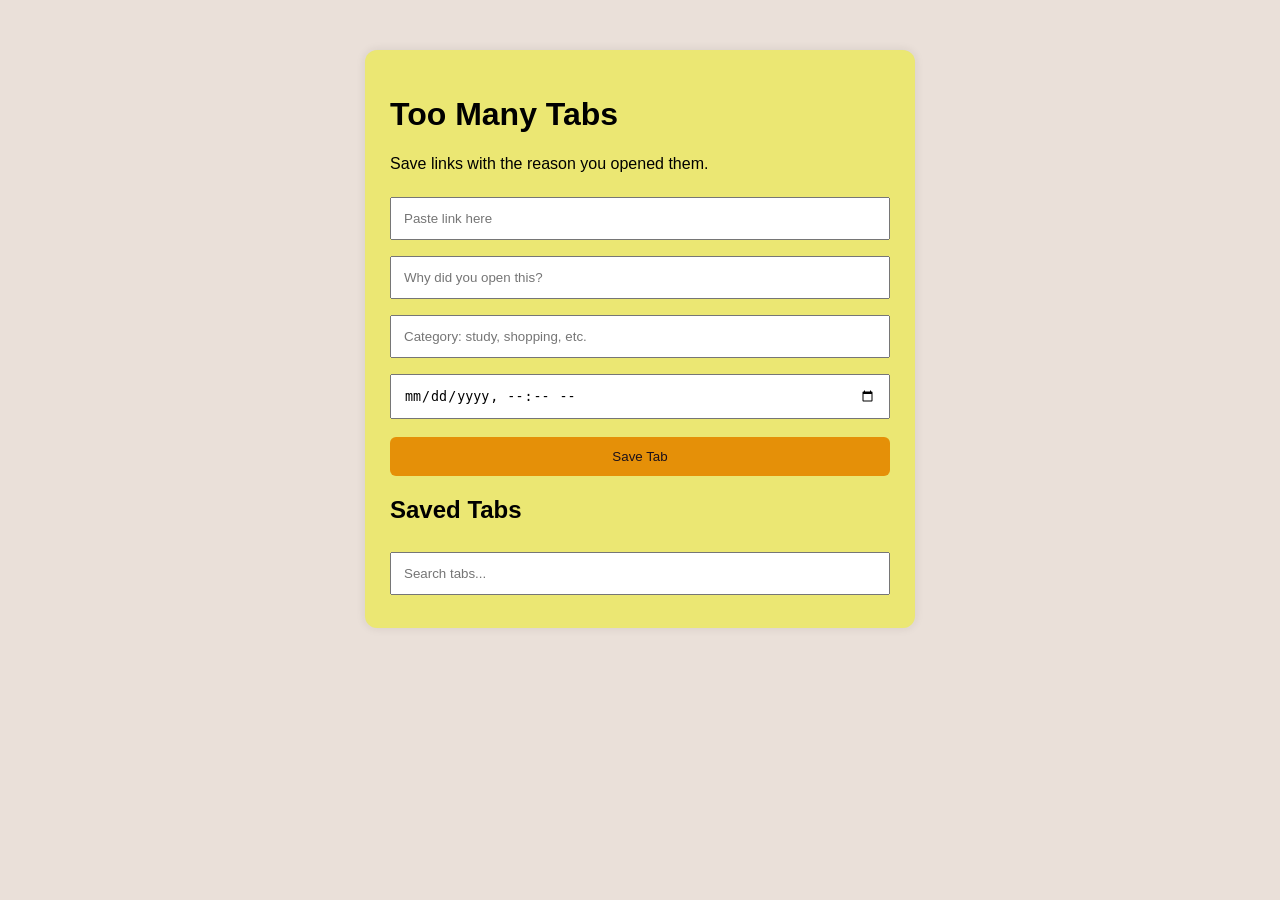
==== index.html @ 6e89ce01 "Added search feature" ====
<!DOCTYPE html>
<html>
<head>
  <title>Too Many Tabs</title>
  <link rel="stylesheet" href="style.css">
</head>
<body>

  <div class="container">
    <h1>Too Many Tabs</h1>
    <p>Save links with the reason you opened them.</p>

    <input type="text" id="linkInput" placeholder="Paste link here">
    <input type="text" id="reasonInput" placeholder="Why did you open this?">
    <input type="text" id="categoryInput" placeholder="Category: study, shopping, etc.">
    <input type="datetime-local" id="reminderInput">

    <button onclick="saveTab()">Save Tab</button>

    <h2>Saved Tabs</h2>
    <input
  type="text"
  id="searchInput"
  placeholder="Search tabs..."
  onkeyup="displayTabs()"
/>
    <div id="tabsList"></div>
  </div>

  <script src="script.js"></script>
</body>
</html>
---- style.css ----
body {
  font-family: Arial, sans-serif;
  background: #eae0d9;
  margin: 0;
  padding: 0;
}

.container {
  width: 500px;
  margin: 50px auto;
  background: rgb(235, 231, 115);
  padding: 25px;
  border-radius: 12px;
  box-shadow: 0 0 10px rgba(43, 29, 29, 0.1);
}

input {
  width: 100%;
  padding: 12px;
  margin: 8px 0;
  box-sizing: border-box;
}

button {
  width: 100%;
  padding: 12px;
  background: rgb(229, 144, 8);
  color: rgb(28, 17, 27);
  border: none;
  cursor: pointer;
  border-radius: 6px;
  margin-top: 10px;
}

.tab-card {
  background: #19de26;
  margin-top: 15px;
  padding: 15px;
  border-radius: 8px;
}

.tab-card a {
  color: blue;
}
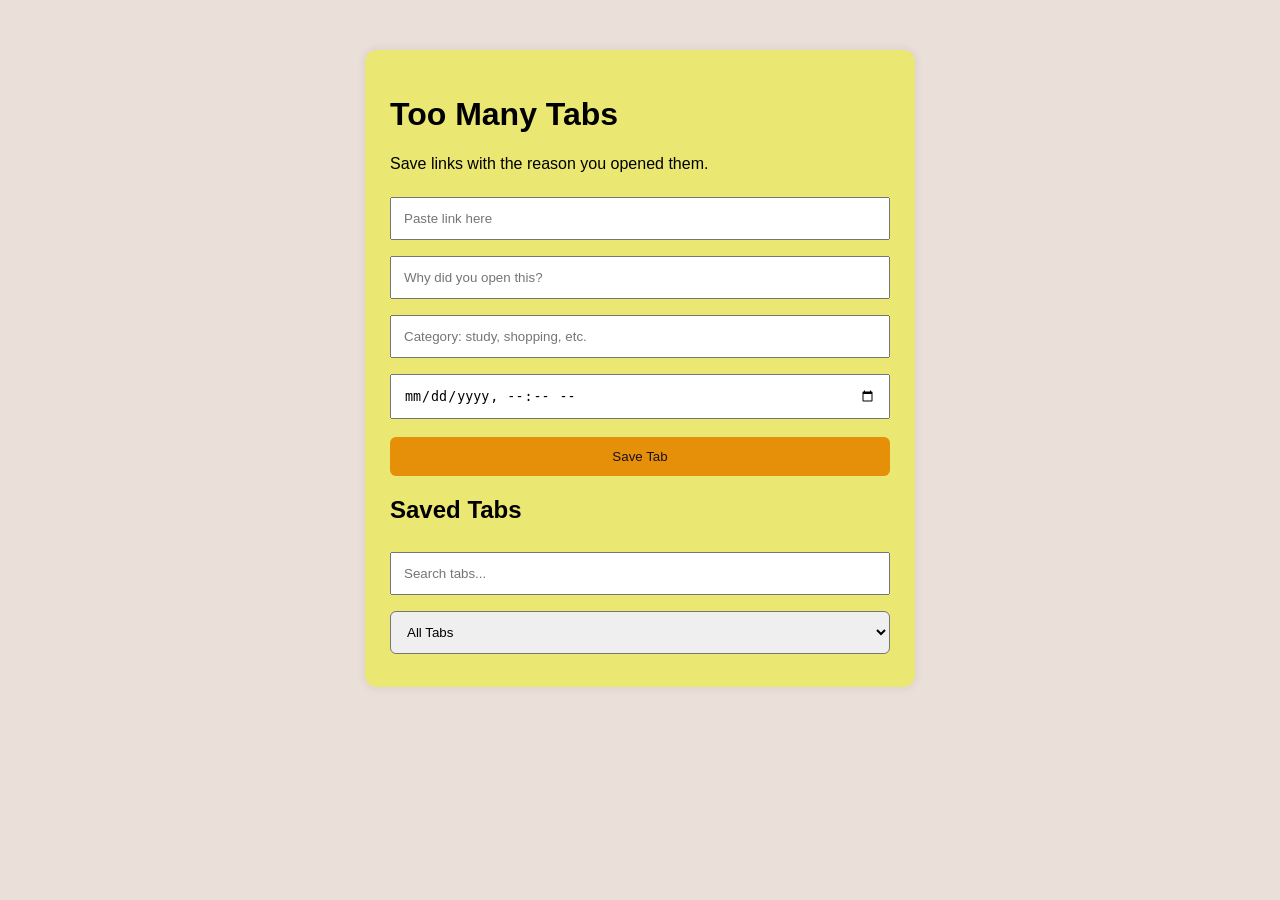
==== commit 2aad3097: "Added status filter" ====
--- a/index.html
+++ b/index.html
@@ -24,6 +24,12 @@
   placeholder="Search tabs..."
   onkeyup="displayTabs()"
 />
+<select id="statusFilter" onchange="displayTabs()">
+  <option value="all">All Tabs</option>
+  <option value="pending">Pending</option>
+  <option value="done">Done</option>
+</select>
+
     <div id="tabsList"></div>
   </div>
 
--- a/style.css
+++ b/style.css
@@ -41,4 +41,12 @@
 
 .tab-card a {
   color: blue;
+}
+
+select {
+  width: 100%;
+  padding: 12px;
+  margin: 8px 0;
+  box-sizing: border-box;
+  border-radius: 6px;
 }
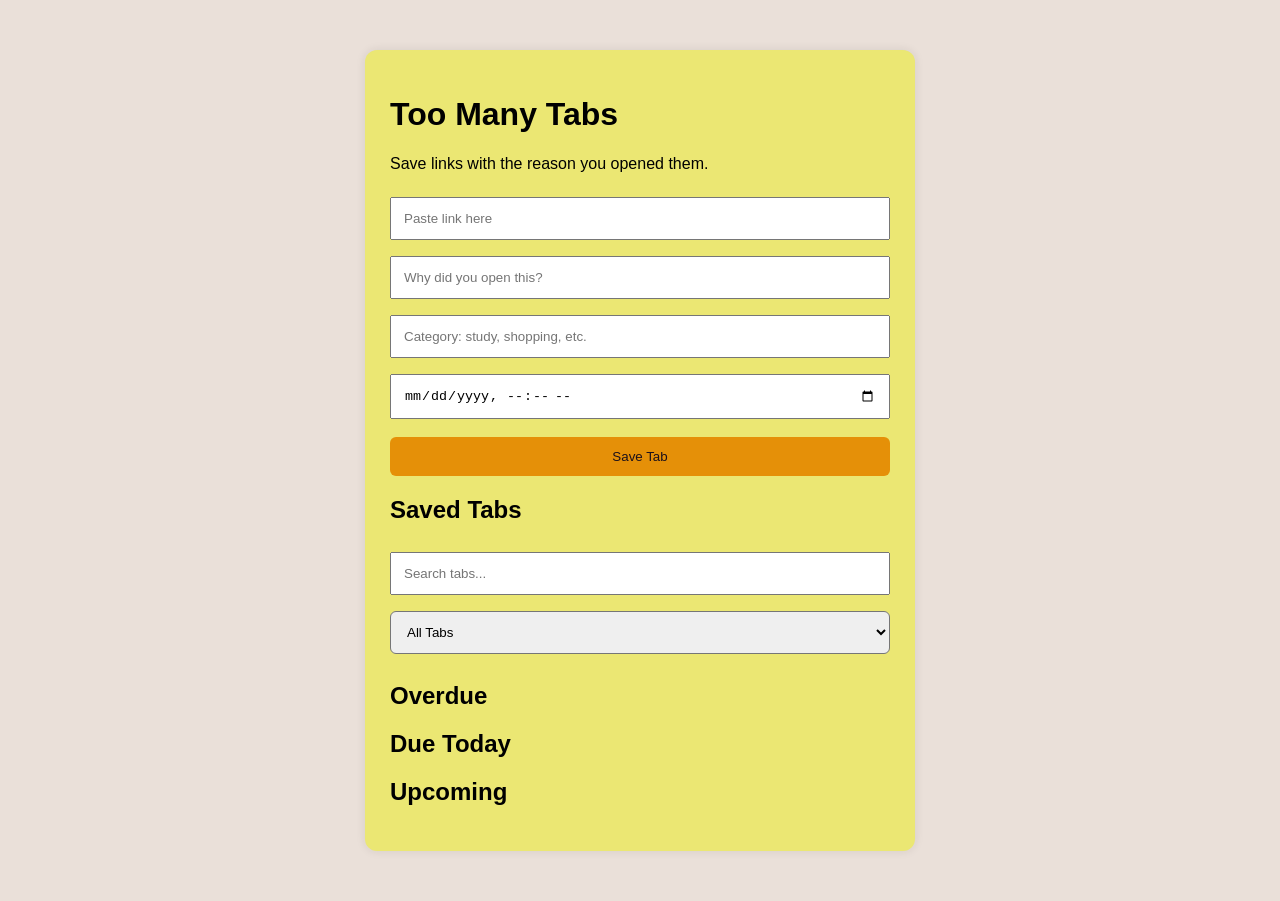
==== commit 81cc507c: "Added reminder sections for overdue and due today tabs" ====
--- a/index.html
+++ b/index.html
@@ -29,7 +29,13 @@
   <option value="pending">Pending</option>
   <option value="done">Done</option>
 </select>
+    <h2>Overdue</h2>
+    <div id="overdueList"></div>
 
+    <h2>Due Today</h2>
+    <div id="todayList"></div>
+
+    <h2>Upcoming</h2>
     <div id="tabsList"></div>
   </div>
 
--- a/style.css
+++ b/style.css
@@ -49,4 +49,23 @@
   margin: 8px 0;
   box-sizing: border-box;
   border-radius: 6px;
+}
+.done-tab {
+  background: #d4ffd4;
+  border-left: 8px solid green;
+}
+
+.pending-tab {
+  background: #fff0d6;
+  border-left: 8px solid orange;
+}
+
+.done-text {
+  color: green;
+  font-weight: bold;
+}
+
+.pending-text {
+  color: orange;
+  font-weight: bold;
 }
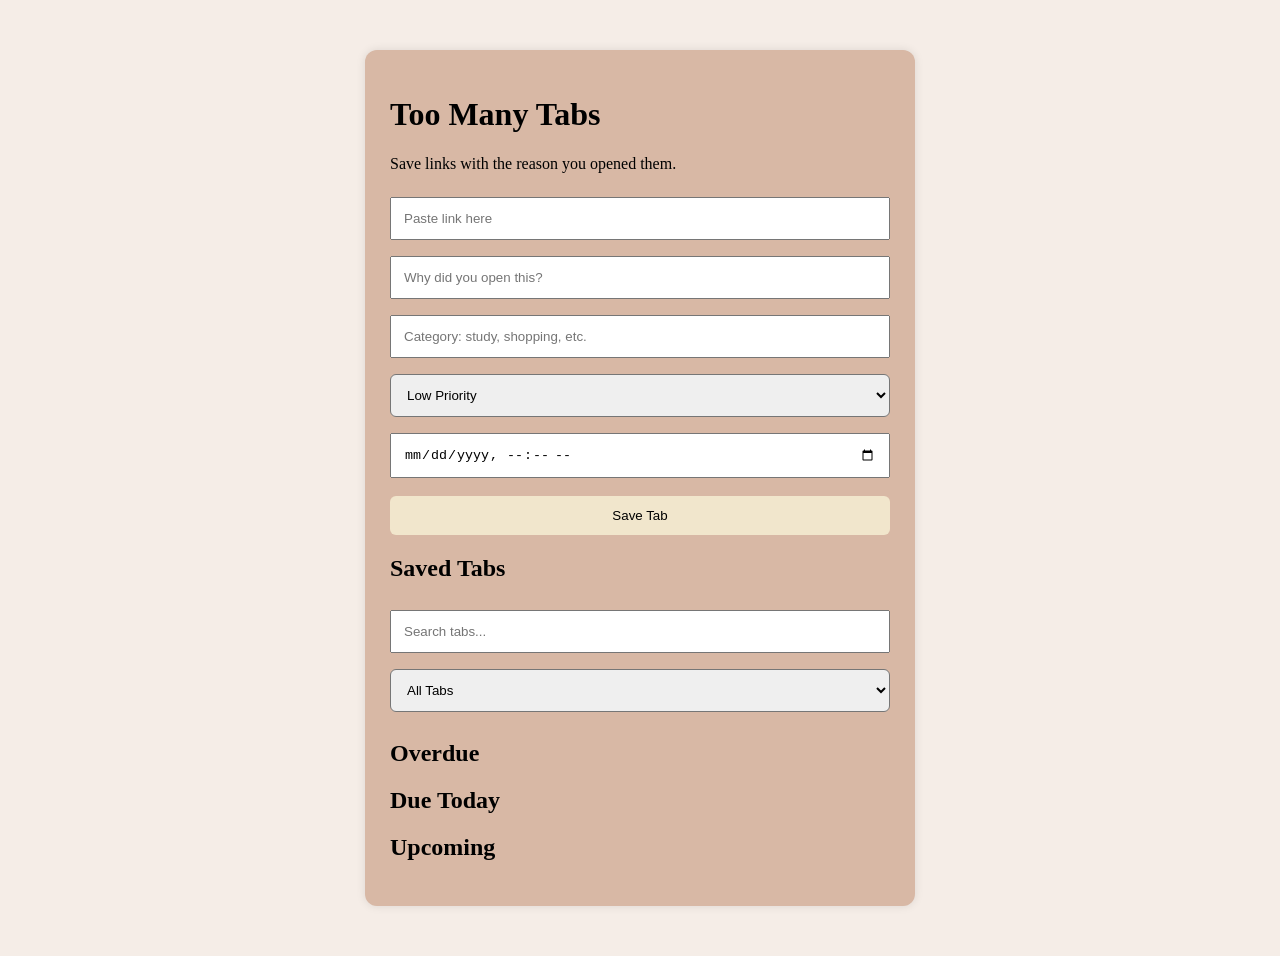
==== commit 85ebcf16: "Added priority system" ====
--- a/index.html
+++ b/index.html
@@ -13,6 +13,11 @@
     <input type="text" id="linkInput" placeholder="Paste link here">
     <input type="text" id="reasonInput" placeholder="Why did you open this?">
     <input type="text" id="categoryInput" placeholder="Category: study, shopping, etc.">
+    <select id="priorityInput">
+      <option value="low">Low Priority</option>
+      <option value="medium">Medium Priority</option>
+      <option value="high">High Priority</option>
+    </select>
     <input type="datetime-local" id="reminderInput">
 
     <button onclick="saveTab()">Save Tab</button>
--- a/style.css
+++ b/style.css
@@ -1,6 +1,6 @@
 body {
-  font-family: Arial, sans-serif;
-  background: #eae0d9;
+  font-family: 'Times New Roman', Times, serif;
+  background: #f5ede7;
   margin: 0;
   padding: 0;
 }
@@ -8,10 +8,10 @@
 .container {
   width: 500px;
   margin: 50px auto;
-  background: rgb(235, 231, 115);
+  background: #d8b8a5;
   padding: 25px;
   border-radius: 12px;
-  box-shadow: 0 0 10px rgba(43, 29, 29, 0.1);
+  box-shadow: 0 0 10px rgba(18, 11, 11, 0.1);
 }
 
 input {
@@ -24,19 +24,21 @@
 button {
   width: 100%;
   padding: 12px;
-  background: rgb(229, 144, 8);
-  color: rgb(28, 17, 27);
+  background: #f1e6cc;
+  color: r#46355d;
   border: none;
   cursor: pointer;
   border-radius: 6px;
   margin-top: 10px;
+  transition: 0.3s;
 }
 
 .tab-card {
-  background: #19de26;
+  background: #cb8f8f;
   margin-top: 15px;
   padding: 15px;
   border-radius: 8px;
+  margin-bottom: 20px;
 }
 
 .tab-card a {
@@ -51,21 +53,52 @@
   border-radius: 6px;
 }
 .done-tab {
-  background: #d4ffd4;
+  background: #beeacf;
   border-left: 8px solid green;
 }
 
 .pending-tab {
-  background: #fff0d6;
+  background: #ffd6d6;
   border-left: 8px solid orange;
 }
 
 .done-text {
-  color: green;
+  color: rgb(2, 80, 2);
   font-weight: bold;
 }
 
 .pending-text {
   color: orange;
   font-weight: bold;
+}
+.card-header {
+  display: flex;
+  justify-content: space-between;
+  align-items: center;
+  margin-bottom: 10px;
+}
+
+.card-header h3 {
+  margin: 0;
+  font-size: 20px;
+}
+
+.open-btn {
+  text-decoration: none;
+  background: black;
+  color: rgb(204, 108, 108);
+  padding: 8px 12px;
+  border-radius: 6px;
+  font-size: 14px;
+}
+
+.open-btn:hover {
+  opacity: 0.8;
+  background: #abe646;
+}
+
+button:hover {
+  transform: scale(1.02);
+  box-shadow: 0 4px 12px rgba(0,0,0,0.2);
+  opacity: 0.9;
 }
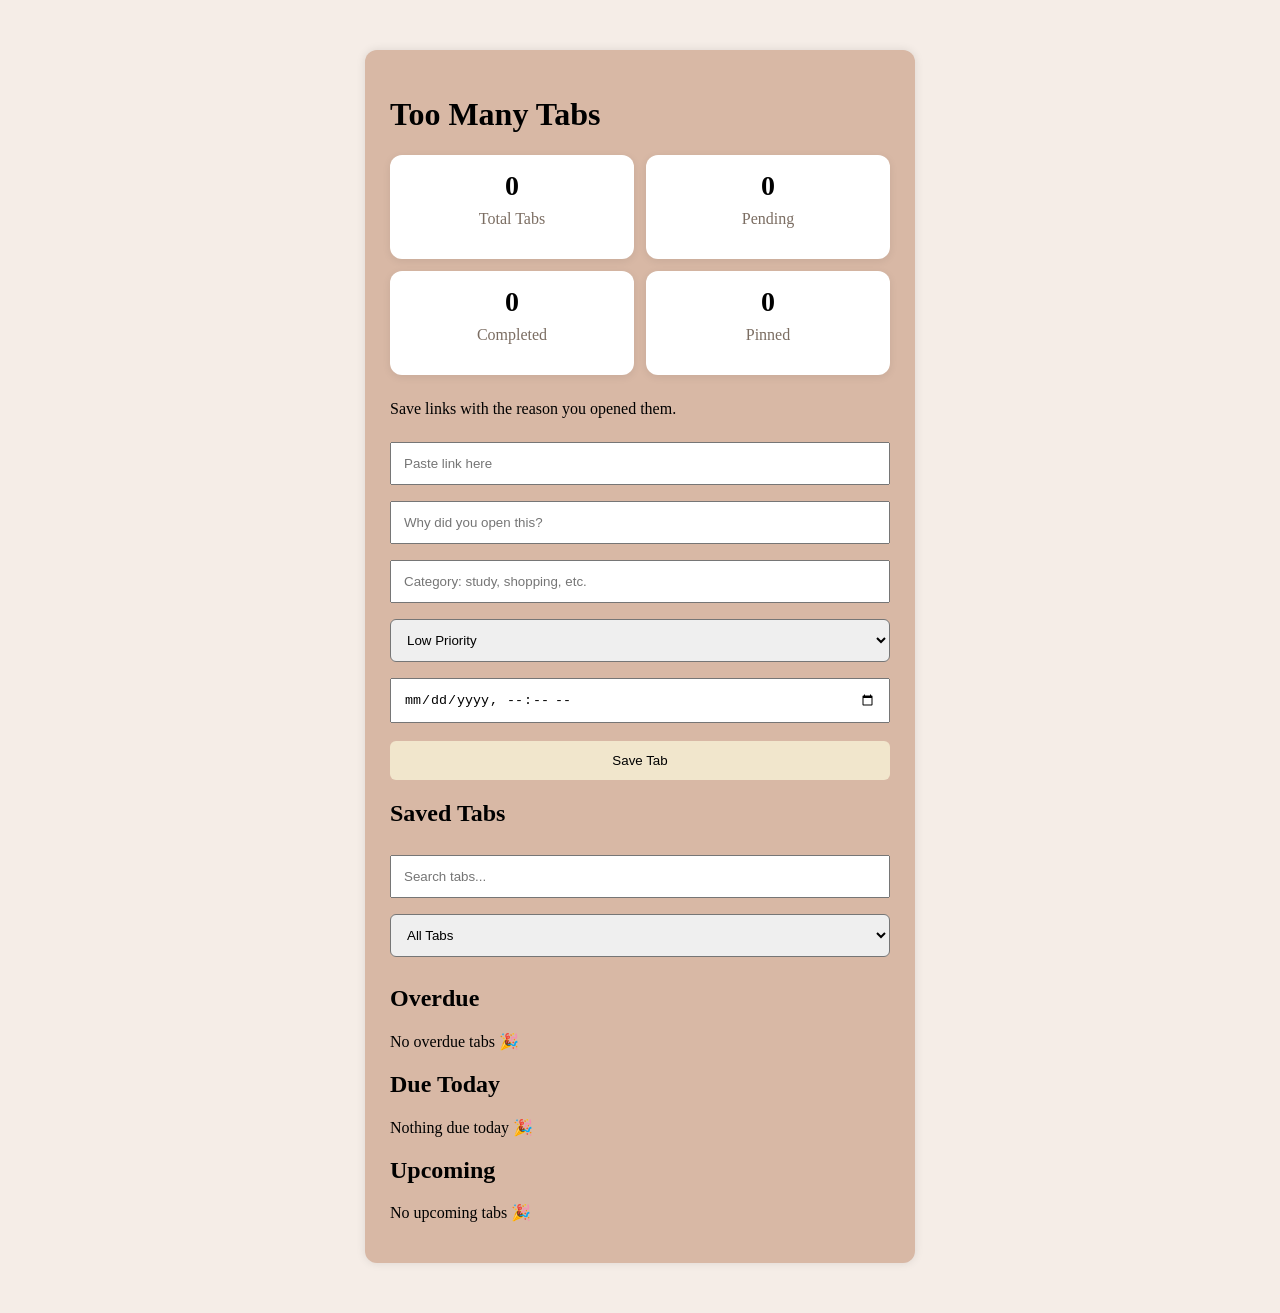
==== commit 21ba916a: "Added statistics dashboard" ====
--- a/index.html
+++ b/index.html
@@ -8,6 +8,29 @@
 
   <div class="container">
     <h1>Too Many Tabs</h1>
+    <div class="stats-container">
+
+  <div class="stat-card">
+    <h3 id="totalTabs">0</h3>
+    <p>Total Tabs</p>
+  </div>
+
+  <div class="stat-card">
+    <h3 id="pendingTabs">0</h3>
+    <p>Pending</p>
+  </div>
+
+  <div class="stat-card">
+    <h3 id="doneTabs">0</h3>
+    <p>Completed</p>
+  </div>
+
+  <div class="stat-card">
+    <h3 id="pinnedTabs">0</h3>
+    <p>Pinned</p>
+  </div>
+
+</div>
     <p>Save links with the reason you opened them.</p>
 
     <input type="text" id="linkInput" placeholder="Paste link here">
--- a/style.css
+++ b/style.css
@@ -85,7 +85,7 @@
 
 .open-btn {
   text-decoration: none;
-  background: black;
+  background: rgb(0, 0, 0);
   color: rgb(204, 108, 108);
   padding: 8px 12px;
   border-radius: 6px;
@@ -101,4 +101,28 @@
   transform: scale(1.02);
   box-shadow: 0 4px 12px rgba(0,0,0,0.2);
   opacity: 0.9;
+}
+.stats-container {
+  display: grid;
+  grid-template-columns: repeat(2, 1fr);
+  gap: 12px;
+  margin-bottom: 25px;
+}
+
+.stat-card {
+  background: white;
+  padding: 15px;
+  border-radius: 12px;
+  text-align: center;
+  box-shadow: 0 2px 8px rgba(0,0,0,0.08);
+}
+
+.stat-card h3 {
+  margin: 0;
+  font-size: 28px;
+}
+
+.stat-card p {
+  margin-top: 8px;
+  color: #7b6d62;
 }
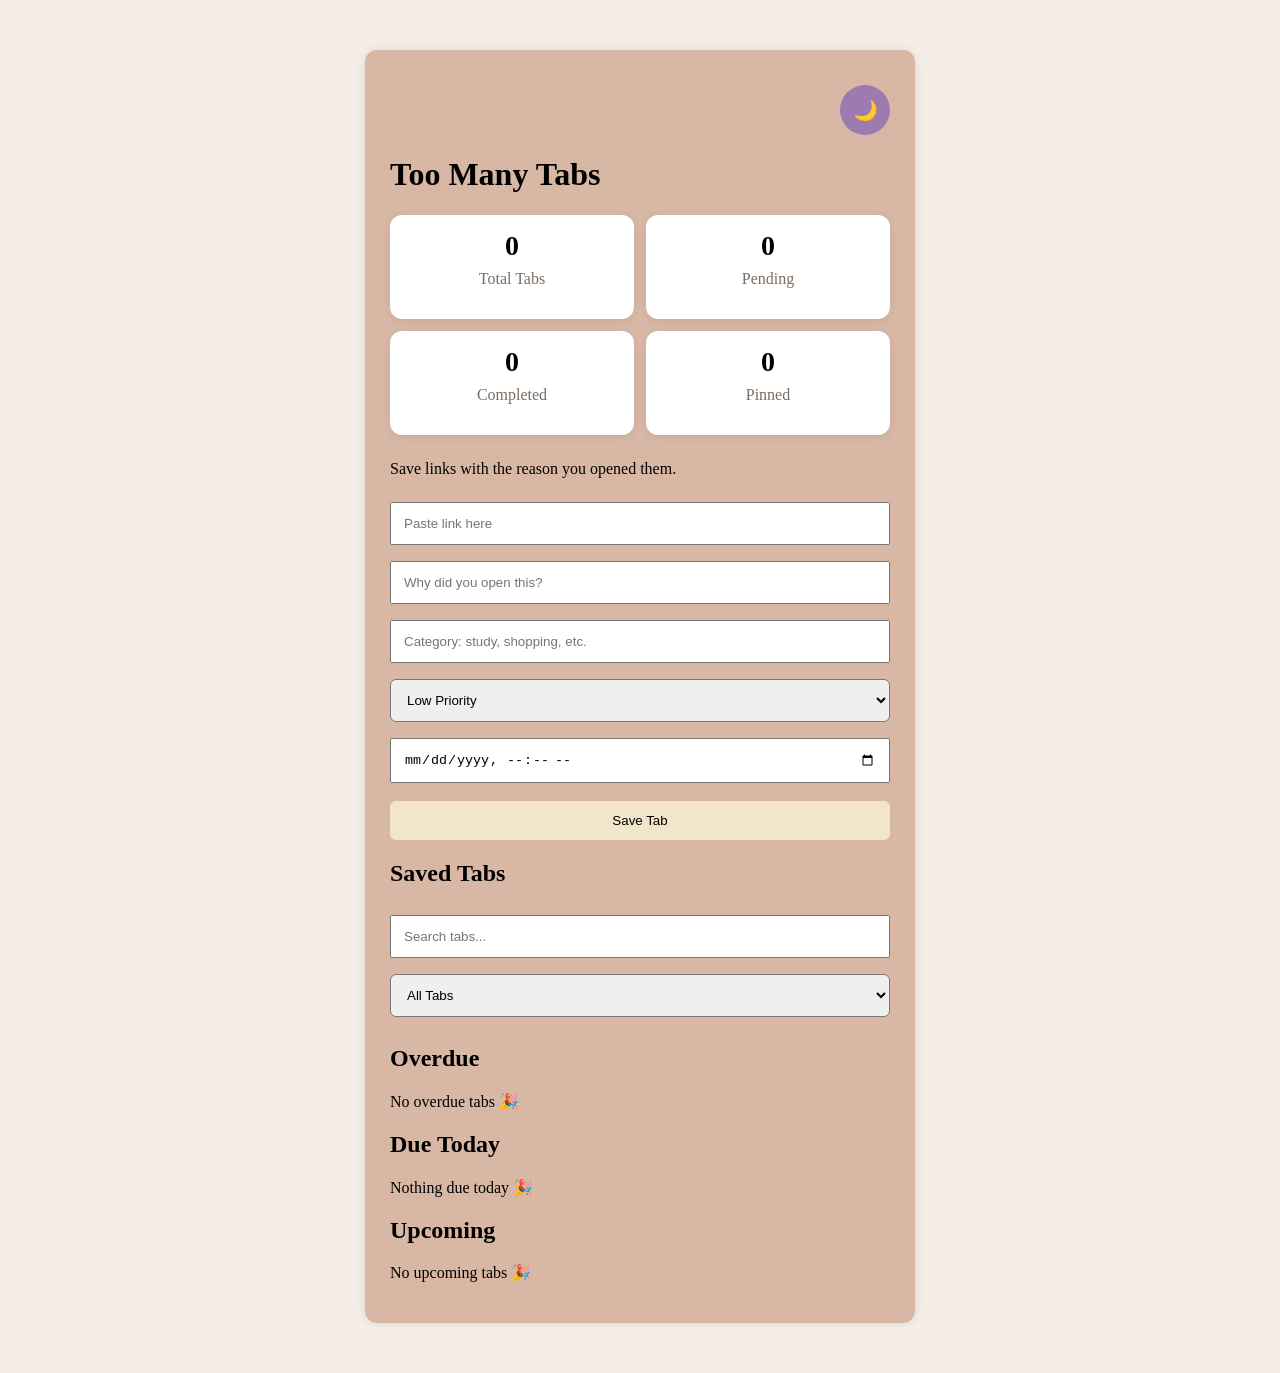
==== commit 4a0644f9: "Added dark mode" ====
--- a/index.html
+++ b/index.html
@@ -7,7 +7,13 @@
 <body>
 
   <div class="container">
+    <div class="top-bar">
+  <button onclick="toggleDarkMode()" id="darkModeBtn">
+    🌙
+  </button>
+</div>
     <h1>Too Many Tabs</h1>
+</button>
     <div class="stats-container">
 
   <div class="stat-card">
--- a/style.css
+++ b/style.css
@@ -125,4 +125,59 @@
 .stat-card p {
   margin-top: 8px;
   color: #7b6d62;
+}
+
+.dark-mode {
+  background: #1e1b18;
+  color: #f5ede3;
+}
+
+.dark-mode .container {
+  background: #2a2623;
+}
+
+.dark-mode input,
+.dark-mode select {
+  background: #3a332e;
+  color: #f5ede3;
+  border: 1px solid #7b6d62;
+}
+
+.dark-mode .stat-card {
+  background: #3a332e;
+  color: #f5ede3;
+}
+
+.dark-mode .tab-card {
+  color: #f5ede3;
+}
+
+.dark-mode .pending-tab {
+  background: #5c4633;
+}
+
+.dark-mode .done-tab {
+  background: #3d5a40;
+}
+
+#darkModeBtn {
+  width: 50px;
+  height: 50px;
+  border-radius: 50%;
+  background: #9d7bb0;
+  color: white;
+  border: none;
+  cursor: pointer;
+  font-size: 20px;
+  transition: 0.3s;
+}
+
+#darkModeBtn:hover {
+  background: #86649c;
+  transform: scale(1.08);
+}
+
+.top-bar {
+  display: flex;
+  justify-content: flex-end;
 }
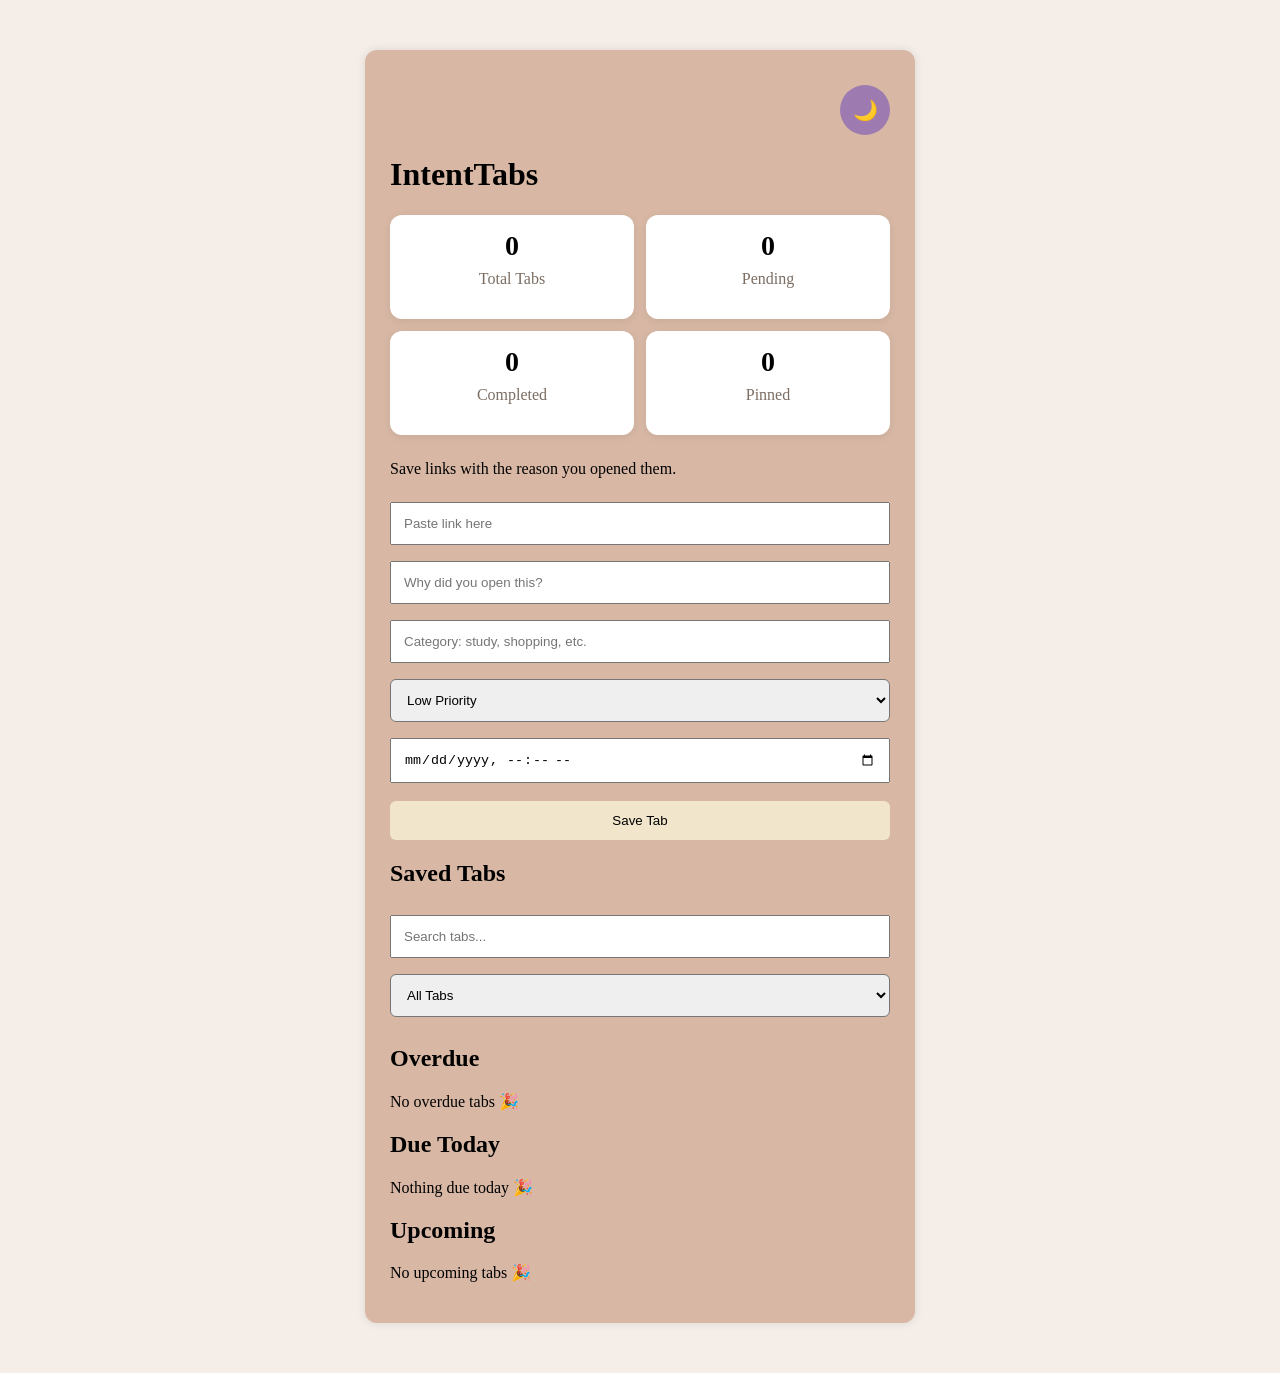
==== commit c3651467: "Updated project name to IntentTabs" ====
--- a/index.html
+++ b/index.html
@@ -1,6 +1,7 @@
 <!DOCTYPE html>
 <html>
 <head>
+  <meta charset="UTF-8">
   <title>Too Many Tabs</title>
   <link rel="stylesheet" href="style.css">
 </head>
@@ -12,7 +13,7 @@
     🌙
   </button>
 </div>
-    <h1>Too Many Tabs</h1>
+    <h1>IntentTabs</h1>
 </button>
     <div class="stats-container">
 
--- a/style.css
+++ b/style.css
@@ -173,11 +173,73 @@
 }
 
 #darkModeBtn:hover {
-  background: #86649c;
-  transform: scale(1.08);
+  transform: scale(1.1);
 }
 
 .top-bar {
   display: flex;
   justify-content: flex-end;
+}
+.tab-card {
+  transition: 0.3s ease;
+}
+
+.tab-card:hover {
+  transform: translateY(-4px);
+  box-shadow: 0 8px 18px rgba(0, 0, 0, 0.12);
+}
+
+.card-actions button {
+  width: auto;
+  padding: 9px 14px;
+  border-radius: 10px;
+  background: #9d7bb0;
+  color: white;
+  border: none;
+  cursor: pointer;
+  transition: 0.25s ease;
+}
+
+.card-actions button:hover {
+  background: #86649c;
+  transform: scale(1.05);
+}
+
+.open-btn {
+  transition: 0.25s ease;
+}
+
+.open-btn:hover {
+  transform: scale(1.05);
+}
+
+.done-text,
+.pending-text {
+  font-size: 18px;
+  font-weight: 600;
+}
+
+.done-text {
+  color: #2ecc71; /* green */
+}
+
+.pending-text {
+  color: #f39c12; /* orange */
+}
+
+p strong {
+  font-weight: 500;
+  color: #c9bfb5;
+}
+
+.title-row {
+  display: flex;
+  align-items: center;
+  gap: 10px;
+}
+
+.favicon {
+  width: 20px;
+  height: 20px;
+  border-radius: 4px;
 }
